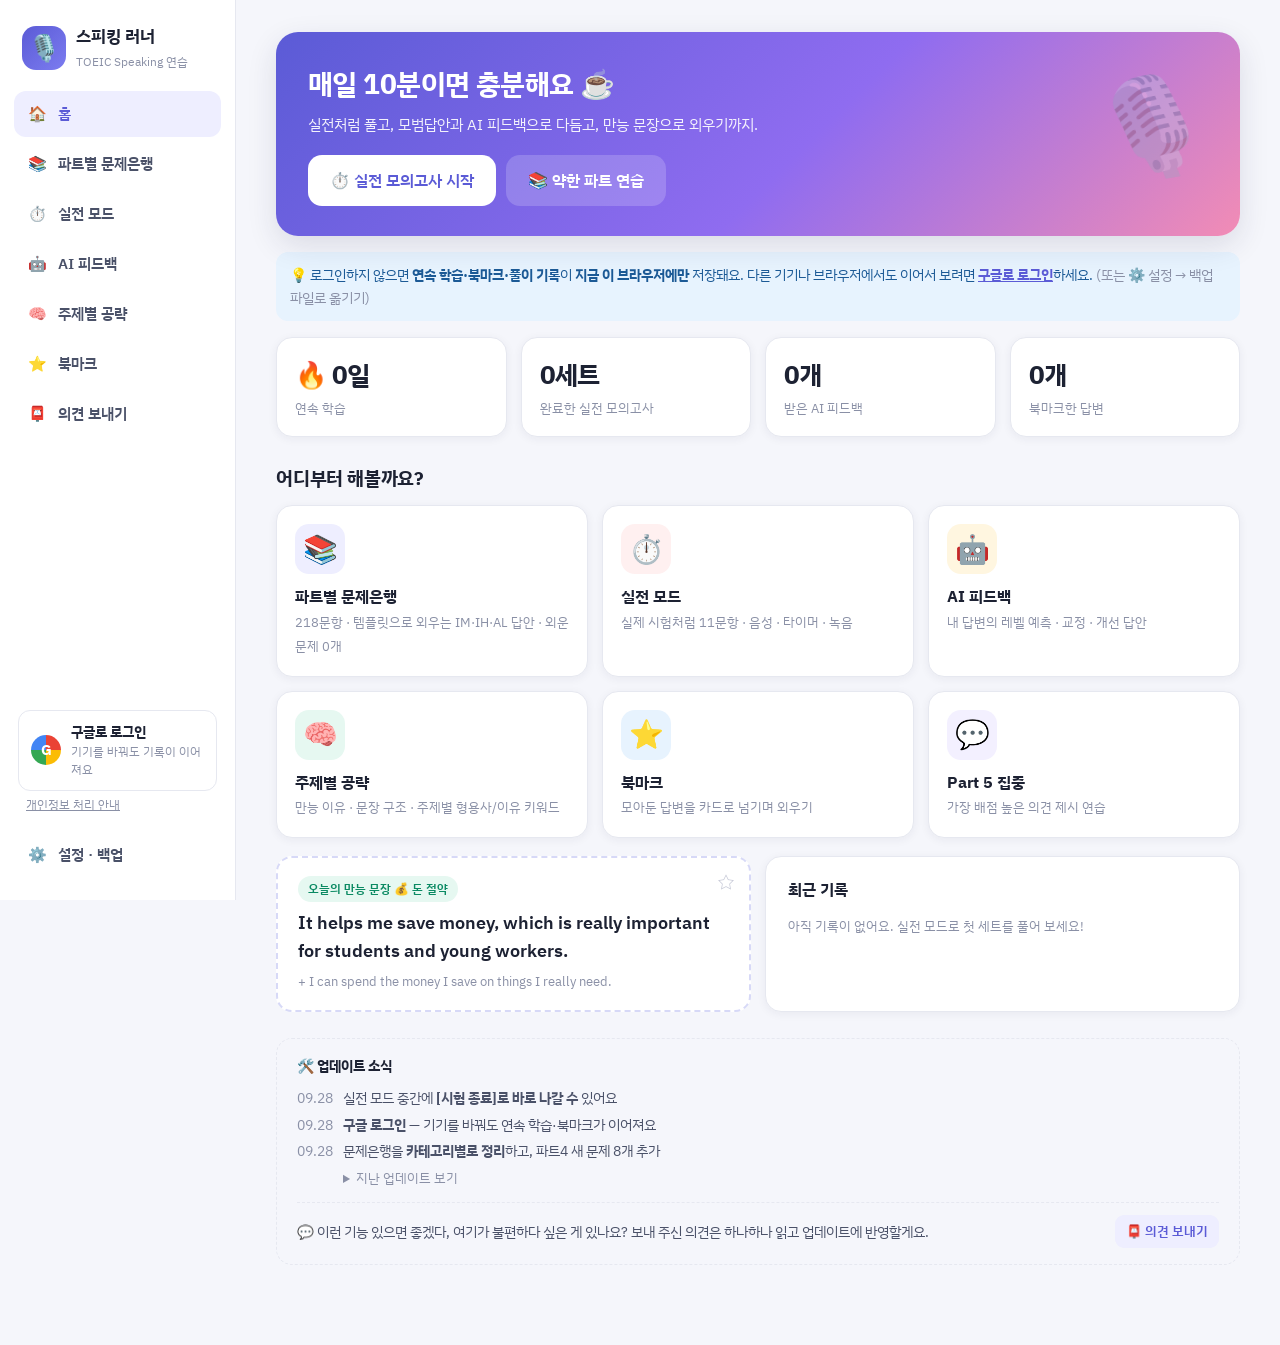
==== 스피킹 러너.html @ 117603fc "실전 모드 [시험 종료] 확인 후 바로 나가기, 설정의 API 키를 고급 설정으로 접기 Co-Authored-By: Claude Opus 5.5 <noreply@anthropic." ====
<!DOCTYPE html>
<html lang="ko">
<head>
  <meta charset="UTF-8">
  <meta name="viewport" content="width=device-width, initial-scale=1.0">
  <meta http-equiv="Cache-Control" content="no-cache">
  <title>스피킹 러너 · 무료 토익스피킹(토스) 연습 · 모범답안 · 실전 모의고사</title>
  <!-- 검색엔진(구글·네이버) -->
  <meta name="description" content="무료 토익스피킹(토스) 연습 사이트. 실제 시험 화면과 같은 실전 모의고사, 파트별 문제은행과 IM·IH·AL 모범답안, 만능 문장, AI 피드백까지. 가입 없이 바로 시작하세요.">
  <meta name="keywords" content="스피킹 러너, 토스 연습, 토익스피킹 연습, 토스 모범답안, 토익스피킹 모범답안, 토스 만능 답변, 토익스피킹 만능 문장, 토스 모의고사, 토익스피킹 모의고사">
  <meta name="robots" content="index, follow">
  <meta name="google-site-verification" content="pQwYVoPoT9oxBN-feRYFg4t_xcYgm1i5ByrRf6qwfuY">
  <link rel="canonical" href="https://rondangmu.github.io/speaking-runner/">
  <!-- 링크 공유 미리보기 (카톡·블로그·페이스북 = og, 트위터 = twitter) -->
  <meta property="og:type" content="website">
  <meta property="og:site_name" content="스피킹 러너">
  <meta property="og:title" content="스피킹 러너 · 무료 토익스피킹(토스) 연습">
  <meta property="og:description" content="실제 시험 화면과 같은 실전 모의고사, 파트별 모범답안, 만능 문장, AI 피드백까지. 가입 없이 바로 시작하세요.">
  <meta property="og:url" content="https://rondangmu.github.io/speaking-runner/">
  <meta property="og:image" content="https://rondangmu.github.io/speaking-runner/img/og-image.png">
  <meta property="og:image:width" content="1200">
  <meta property="og:image:height" content="630">
  <meta property="og:locale" content="ko_KR">
  <meta name="twitter:card" content="summary_large_image">
  <meta name="twitter:title" content="스피킹 러너 · 무료 토익스피킹(토스) 연습">
  <meta name="twitter:description" content="실전 모의고사 · 파트별 모범답안 · 만능 문장 · AI 피드백. 가입 없이 바로 시작!">
  <meta name="twitter:image" content="https://rondangmu.github.io/speaking-runner/img/og-image.png">
  <script type="application/ld+json">
  {"@context":"https://schema.org","@type":"WebApplication","name":"스피킹 러너","alternateName":"Speaking Runner","url":"https://rondangmu.github.io/speaking-runner/","applicationCategory":"EducationalApplication","operatingSystem":"Web","inLanguage":"ko","description":"무료 토익스피킹(토스) 연습 사이트. 실전 모의고사, 파트별 문제은행과 IM·IH·AL 모범답안, 만능 문장, AI 피드백.","offers":{"@type":"Offer","price":"0","priceCurrency":"KRW"}}
  </script>
  <link rel="stylesheet" href="https://fonts.googleapis.com/css2?family=IBM+Plex+Sans+KR:wght@400;500;600;700&display=swap">
  <link rel="stylesheet" href="css/style.css?v=202609281035">
</head>
<body>
  <div class="app">
    <header class="m-top">
      <button class="menu-btn" id="menuBtn" aria-label="메뉴 열기" aria-expanded="false">☰</button>
      <a class="brand" href="#home"><span class="brand-logo">🎙️</span><span><b>스피킹 러너</b></span></a>
    </header>
    <div class="scrim" id="scrim"></div>
    <aside class="sidebar" id="sidebar">
      <a class="brand" href="#home">
        <span class="brand-logo">🎙️</span>
        <span><b>스피킹 러너</b><small>TOEIC Speaking 연습</small></span>
      </a>
      <nav class="nav">
        <a href="#home" data-nav="home"><span>🏠</span>홈</a>
        <a href="#bank" data-nav="bank"><span>📚</span>파트별 문제은행</a>
        <a href="#mock" data-nav="mock"><span>⏱️</span>실전 모드</a>
        <a href="#feedback" data-nav="feedback"><span>🤖</span>AI 피드백</a>
        <a href="#topics" data-nav="topics"><span>🧠</span>주제별 공략</a>
        <a href="#bookmarks" data-nav="bookmarks"><span>⭐</span>북마크 <em id="bmCount" class="nav-badge"></em></a>
        <a href="#opinion" data-nav="opinion"><span>📮</span>의견 보내기</a>
      </nav>
      <div class="acct" id="acct"></div>
      <button class="nav-settings" id="openSettings"><span>⚙️</span>설정 · 백업</button>
    </aside>
    <main class="main" id="view">
      <!-- 자바스크립트를 읽지 못하는 검색 로봇용 소개 (사이트가 뜨면 바로 실제 화면으로 바뀜) -->
      <h1>스피킹 러너 · 무료 토익스피킹(토스) 연습</h1>
      <p>스피킹 러너는 토익스피킹(토스)을 혼자 준비하는 사람을 위한 무료 연습 사이트예요. 가입 없이 바로 시작할 수 있어요.</p>
      <ul>
        <li><b>실전 모의고사</b> — 실제 토스 시험 화면과 같은 순서·시간으로 11문항을 풀고 녹음해요.</li>
        <li><b>파트별 문제은행</b> — Part 1~5 문제와 IM·IH·AL 수준별 토스 모범답안을 제공해요.</li>
        <li><b>주제별 공략</b> — 어떤 질문에도 쓸 수 있는 토스 만능 답변·만능 문장을 외워요.</li>
        <li><b>AI 피드백</b> — 내 답변을 AI에게 첨삭받아 등급과 고칠 점을 확인해요.</li>
        <li><b>북마크</b> — 외우고 싶은 답변을 모아 카드로 복습해요.</li>
      </ul>
    </main>
  </div>

  <!-- 실전 모드 CBT 화면 -->
  <div id="cbt" class="cbt hidden" aria-live="polite"></div>

  <!-- 모달 -->
  <div id="modal" class="modal hidden"><div class="modal-box" id="modalBox"></div></div>
  <div id="toast" class="toast"></div>

  <script src="js/data-bank.js?v=202609281035"></script>
  <script src="js/data-p1.js?v=202609281035"></script>
  <script src="js/data-p2.js?v=202609281035"></script>
  <script src="js/data-p3.js?v=202609281035"></script>
  <script src="js/data-p4.js?v=202609281035"></script>
  <script src="js/data-p5.js?v=202609281035"></script>
  <script src="js/data-topics.js?v=202609281035"></script>
  <script src="js/data-kits.js?v=202609281035"></script>
  <script src="js/app.js?v=202609281035"></script>
</body>
</html>
---- css/style.css ----
/* ============ 기본 ============ */
:root {
  --bg: #f5f6fb;
  --card: #ffffff;
  --ink: #1d2233;
  --ink-2: #4a5168;
  --muted: #8a90a6;
  --line: #e6e8f0;
  --primary: #5b5bd6;
  --primary-2: #7c7cf0;
  --primary-soft: #eeeeff;
  --mint: #12b886;
  --mint-soft: #e6f8f1;
  --coral: #ff6b6b;
  --coral-soft: #fff0f0;
  --amber: #f59f00;
  --amber-soft: #fff6e0;
  --sky: #228be6;
  --sky-soft: #e7f3fe;
  --radius: 16px;
  --shadow: 0 2px 10px rgba(30, 35, 70, .06);
  --shadow-lg: 0 10px 30px rgba(30, 35, 70, .12);
}
* { box-sizing: border-box; }
html, body { margin: 0; }
body {
  font-family: 'IBM Plex Sans KR', 'Pretendard', 'Malgun Gothic', 'Apple SD Gothic Neo', -apple-system, 'Segoe UI', sans-serif;
  background: var(--bg); color: var(--ink); font-size: 15px; line-height: 1.6;
  -webkit-font-smoothing: antialiased;
}
button, input, select, textarea { font: inherit; color: inherit; }
a { color: var(--primary); }
.hidden { display: none !important; }

/* ============ 레이아웃 ============ */
.app { display: flex; min-height: 100vh; }
.sidebar {
  width: 236px; flex-shrink: 0; background: var(--card); border-right: 1px solid var(--line);
  padding: 22px 14px; display: flex; flex-direction: column; gap: 18px;
  position: sticky; top: 0; height: 100vh;
}
.brand { display: flex; align-items: center; gap: 10px; text-decoration: none; color: var(--ink); padding: 0 8px; }
.brand-logo { font-size: 26px; width: 44px; height: 44px; display: grid; place-items: center; background: linear-gradient(135deg, var(--primary), var(--primary-2)); border-radius: 14px; }
.brand b { display: block; font-size: 17px; }
.brand small { color: var(--muted); font-size: 12px; }
.nav { display: flex; flex-direction: column; gap: 4px; }
.nav a, .nav-settings {
  display: flex; align-items: center; gap: 10px; padding: 11px 12px; border-radius: 12px;
  text-decoration: none; color: var(--ink-2); font-weight: 600; border: 0; background: none; cursor: pointer; text-align: left;
}
.nav a span, .nav-settings span { width: 22px; text-align: center; }
.nav a:hover, .nav-settings:hover { background: var(--bg); }
.nav a.active { background: var(--primary-soft); color: var(--primary); }
.nav-badge { margin-left: auto; font-style: normal; font-size: 12px; background: var(--amber); color: #fff; border-radius: 99px; padding: 0 8px; }
.nav-badge:empty { display: none; }
.nav-settings { margin-top: 0; }
/* 구글 로그인 · 계정 */
.acct { margin-top: auto; padding: 0 4px; }
.acct-login { width: 100%; display: flex; align-items: center; gap: 10px; padding: 10px 12px; border: 1px solid var(--line); border-radius: 12px; background: var(--card); cursor: pointer; text-align: left; }
.acct-login:hover { background: var(--bg); }
.acct-login:disabled { opacity: .6; cursor: wait; }
.acct-login b, .acct-user b { display: block; font-size: 14px; }
.acct-login small, .acct-user small { display: block; font-size: 11.5px; color: var(--muted); }
.acct .g { width: 30px; height: 30px; flex-shrink: 0; border-radius: 50%; display: grid; place-items: center; font-weight: 700; color: #fff; background: conic-gradient(#ea4335 0 25%, #fbbc05 0 50%, #34a853 0 75%, #4285f4 0); }
.acct-user { display: flex; align-items: center; gap: 10px; padding: 6px 8px; }
.acct-user img { width: 32px; height: 32px; border-radius: 50%; flex-shrink: 0; }
.acct-user b { overflow: hidden; text-overflow: ellipsis; white-space: nowrap; max-width: 160px; }
.acct-links, .acct-privacy { display: block; font-size: 12px; color: var(--muted); padding: 4px 8px 0; }
.acct-links button { border: 0; background: none; color: var(--muted); cursor: pointer; padding: 0; font-size: 12px; text-decoration: underline; }
.acct-privacy { text-decoration: underline; color: var(--muted); }
/* 홈 맨 아래 업데이트 소식 (작고 조용하게) */
.updates { margin-top: 26px; padding: 16px 20px; border: 1px dashed var(--line); border-radius: var(--radius); font-size: 13.5px; color: var(--ink-2); }
.updates h3 { font-size: 14px; margin: 0 0 8px; color: var(--ink); }
.updates ul { list-style: none; margin: 0; padding: 0; }
.updates li { display: flex; gap: 8px; align-items: baseline; padding: 3px 0; line-height: 1.5; }
.up-date { flex-shrink: 0; width: 38px; color: var(--muted); font-variant-numeric: tabular-nums; }
.up-new { flex-shrink: 0; font-size: 10px; font-weight: 700; color: #fff; background: var(--coral, #ff6b6b); border-radius: 4px; padding: 1px 5px; letter-spacing: .03em; }
.updates details summary { cursor: pointer; color: var(--muted); font-size: 12.5px; margin: 4px 0 2px 46px; }
.up-cta { display: flex; align-items: center; gap: 10px; flex-wrap: wrap; margin-top: 12px; padding-top: 12px; border-top: 1px dashed var(--line); }
.up-cta span { flex: 1; min-width: 220px; }
details.adv { margin: 4px 0 6px; padding: 8px 12px; border: 1px dashed var(--line); border-radius: 10px; }
details.adv > summary { cursor: pointer; font-size: 13px; color: var(--muted); font-weight: 600; }
.local-notice { margin: 16px 0 0; line-height: 1.6; }
.link-btn { border: 0; background: none; padding: 0; font: inherit; font-weight: 700; color: var(--primary); text-decoration: underline; cursor: pointer; }
.privacy h3 { margin: 18px 0 6px; } .privacy h3:first-child { margin-top: 0; }
.privacy ul { margin: 0; padding-left: 20px; line-height: 1.7; color: var(--ink-2); }
.main { flex: 1; min-width: 0; padding: 32px 40px 80px; max-width: 1160px; }

/* ============ 공통 컴포넌트 ============ */
.page-head { margin-bottom: 22px; }
.page-head h1 { font-size: 26px; margin: 0 0 4px; letter-spacing: -0.02em; }
.page-head p { margin: 0; color: var(--ink-2); }
.card { background: var(--card); border: 1px solid var(--line); border-radius: var(--radius); padding: 20px 22px; box-shadow: var(--shadow); }
.card + .card { margin-top: 14px; }
.grid { display: grid; gap: 14px; }
.grid-2 { grid-template-columns: repeat(2, minmax(0, 1fr)); }
.grid-3 { grid-template-columns: repeat(3, minmax(0, 1fr)); }
.grid-4 { grid-template-columns: repeat(4, minmax(0, 1fr)); }
.row { display: flex; align-items: center; gap: 10px; flex-wrap: wrap; }
.spacer { flex: 1; }
.muted { color: var(--muted); }
.small { font-size: 13px; }
h2 { font-size: 19px; margin: 0 0 12px; letter-spacing: -0.01em; }
h3 { font-size: 16px; margin: 0 0 8px; }

.btn {
  display: inline-flex; align-items: center; gap: 6px; padding: 9px 16px; border-radius: 11px; border: 1px solid var(--line);
  background: #fff; cursor: pointer; font-weight: 600; font-size: 14px; text-decoration: none; color: var(--ink); transition: .15s;
  white-space: nowrap; flex-shrink: 0;
}
.btn:hover { border-color: #c9ccdb; transform: translateY(-1px); }
.btn:disabled { opacity: .5; cursor: not-allowed; transform: none; }
.btn-primary { background: var(--primary); border-color: var(--primary); color: #fff; }
.btn-primary:hover { background: #4b4bc4; border-color: #4b4bc4; }
.btn-mint { background: var(--mint); border-color: var(--mint); color: #fff; }
.btn-soft { background: var(--primary-soft); border-color: transparent; color: var(--primary); }
.btn-ghost { background: transparent; border-color: transparent; color: var(--ink-2); }
.btn-danger { color: var(--coral); }
.btn-lg { padding: 13px 22px; font-size: 16px; border-radius: 14px; }
.btn-sm { padding: 5px 10px; font-size: 13px; border-radius: 9px; }

.chip { display: inline-flex; align-items: center; gap: 4px; padding: 3px 10px; border-radius: 99px; font-size: 12px; font-weight: 600; background: var(--bg); color: var(--ink-2); }
.chip-primary { background: var(--primary-soft); color: var(--primary); }
.chip-mint { background: var(--mint-soft); color: #0b8a63; }
.chip-coral { background: var(--coral-soft); color: #e03131; }
.chip-amber { background: var(--amber-soft); color: #c77700; }
.chip-sky { background: var(--sky-soft); color: #1971c2; }

.tabs { display: flex; gap: 6px; flex-wrap: wrap; margin-bottom: 16px; }
.tab { padding: 9px 16px; border-radius: 12px; border: 1px solid var(--line); background: #fff; cursor: pointer; font-weight: 600; color: var(--ink-2); }
.tab.active { background: var(--ink); color: #fff; border-color: var(--ink); }
.tab small { font-weight: 500; opacity: .7; margin-left: 4px; }

.input, .textarea, .select {
  width: 100%; padding: 10px 12px; border: 1px solid var(--line); border-radius: 11px; background: #fff; outline: none;
}
.input:focus, .textarea:focus, .select:focus { border-color: var(--primary); box-shadow: 0 0 0 3px var(--primary-soft); }
.textarea { resize: vertical; min-height: 90px; line-height: 1.6; }
label.field { display: block; margin-bottom: 12px; }
label.field > span { display: block; font-weight: 600; font-size: 13px; margin-bottom: 5px; color: var(--ink-2); }

.notice { padding: 12px 14px; border-radius: 12px; background: var(--amber-soft); color: #8a5a00; font-size: 14px; }
.notice.info { background: var(--sky-soft); color: #1c5a96; }
.notice.ok { background: var(--mint-soft); color: #0b6e50; }

/* ============ 홈 ============ */
.hero {
  background: linear-gradient(135deg, #5b5bd6 0%, #8f6cf0 55%, #f28cb5 100%); color: #fff; border-radius: 22px; padding: 30px 32px;
  position: relative; overflow: hidden; box-shadow: var(--shadow-lg);
}
.hero h1 { margin: 0 0 6px; font-size: 28px; letter-spacing: -0.02em; }
.hero p { margin: 0 0 18px; opacity: .92; }
.hero .btn { border: 0; }
.hero .btn-white { background: #fff; color: var(--primary); }
.hero .btn-glass { background: rgba(255,255,255,.18); color: #fff; }
.hero-emoji { position: absolute; right: 28px; top: 16px; font-size: 96px; opacity: .25; transform: rotate(-10deg); }
.stat { background: var(--card); border: 1px solid var(--line); border-radius: var(--radius); padding: 16px 18px; box-shadow: var(--shadow); }
.stat b { display: block; font-size: 26px; letter-spacing: -0.02em; }
.stat span { color: var(--muted); font-size: 13px; }
.go-card { display: block; text-decoration: none; color: var(--ink); background: var(--card); border: 1px solid var(--line); border-radius: var(--radius); padding: 18px; box-shadow: var(--shadow); transition: .15s; }
.go-card:hover { transform: translateY(-3px); box-shadow: var(--shadow-lg); }
.go-card .ico { font-size: 28px; width: 50px; height: 50px; border-radius: 14px; display: grid; place-items: center; margin-bottom: 10px; }
.go-card b { display: block; font-size: 16px; }
.go-card span { color: var(--muted); font-size: 13px; }
.daily { background: var(--card); border: 2px dashed #d7d9f7; border-radius: var(--radius); padding: 18px 20px; }
.daily .en { font-size: 18px; font-weight: 600; margin: 6px 0; }

/* ============ 문제은행 ============ */
.part-info { background: linear-gradient(180deg, #fff, #fafaff); }
.part-info .meta { display: flex; gap: 8px; flex-wrap: wrap; margin: 6px 0 12px; }
.tip-list { margin: 0; padding-left: 18px; color: var(--ink-2); }
.tip-list li { margin: 3px 0; }
.template { background: var(--bg); border-radius: 12px; padding: 10px 14px; font-family: 'Consolas', monospace; font-size: 13.5px; color: var(--ink-2); }
.template div { padding: 2px 0; }
.qcard { background: var(--card); border: 1px solid var(--line); border-radius: var(--radius); padding: 20px 22px; box-shadow: var(--shadow); margin-bottom: 14px; }
.qcard-head { display: flex; align-items: center; gap: 8px; margin-bottom: 12px; flex-wrap: wrap; }
.qcard-actions { display: flex; gap: 8px; flex-wrap: wrap; margin-top: 14px; }
.readtext { font-size: 16.5px; line-height: 1.85; background: #fbfbfe; border: 1px solid var(--line); border-radius: 12px; padding: 14px 16px; }
.qimg { width: 100%; max-width: 560px; border-radius: 12px; display: block; border: 1px solid var(--line); background: #eee; aspect-ratio: 3/2; object-fit: cover; }
.qimg-fallback { max-width: 560px; border-radius: 12px; padding: 14px; background: var(--bg); color: var(--ink-2); font-size: 14px; }
.kw { display: flex; gap: 6px; flex-wrap: wrap; margin-top: 10px; }
.intro { color: var(--ink-2); font-style: italic; background: var(--bg); padding: 10px 14px; border-radius: 12px; margin-bottom: 10px; }
.sq { display: flex; gap: 10px; padding: 8px 0; border-top: 1px dashed var(--line); }
.sq:first-of-type { border-top: 0; }
.sq-num { flex-shrink: 0; width: 34px; height: 26px; border-radius: 8px; background: var(--primary-soft); color: var(--primary); font-weight: 700; font-size: 13px; display: grid; place-items: center; }
.info-table { width: 100%; border-collapse: collapse; font-size: 14px; margin-top: 6px; }
.info-table th, .info-table td { border: 1px solid var(--line); padding: 7px 10px; text-align: left; vertical-align: top; }
.info-table th { background: var(--bg); font-weight: 700; }
.info-title { text-align: center; font-weight: 800; font-size: 16px; }
.info-sub { text-align: center; color: var(--ink-2); font-size: 13.5px; white-space: pre-line; margin-bottom: 6px; }
.q5 { font-size: 16px; white-space: pre-line; background: #fbfbfe; border: 1px solid var(--line); border-radius: 12px; padding: 14px 16px; }

.answers { margin-top: 14px; border-top: 1px solid var(--line); padding-top: 14px; }
.answers h4 { margin: 12px 0 6px; font-size: 14px; color: var(--ink-2); }
.lvl-tabs { display: inline-flex; background: var(--bg); padding: 4px; border-radius: 11px; gap: 2px; margin-bottom: 8px; }
.lvl-btn { border: 0; background: transparent; padding: 5px 14px; border-radius: 8px; font-weight: 700; cursor: pointer; color: var(--ink-2); font-size: 13px; }
.lvl-btn.active { background: #fff; box-shadow: var(--shadow); color: var(--primary); }
.lvl-btn[data-lvl="IM"].active { color: var(--mint); }
.lvl-btn[data-lvl="AL"].active { color: var(--coral); }
.ans { position: relative; background: #fbfbfe; border: 1px solid var(--line); border-left: 4px solid var(--primary); border-radius: 12px; padding: 12px 44px 12px 14px; line-height: 1.75; white-space: pre-line; }
.ans.lv-IM { border-left-color: var(--mint); }
.ans.lv-AL { border-left-color: var(--coral); }
.ans.my { border-left-color: var(--sky); }
.ans.ai { border-left-color: var(--amber); }
.ans + .ans { margin-top: 8px; }
.guide { font-size: 16px; line-height: 2; }
.guide b { color: var(--primary); }

/* 북마크 버튼 */
.bm { position: absolute; top: 8px; right: 8px; width: 30px; height: 30px; border: 0; border-radius: 8px; background: transparent; cursor: pointer; font-size: 18px; color: #c5c8d6; line-height: 1; }
.bm:hover { background: var(--amber-soft); color: var(--amber); }
.bm.on { color: var(--amber); }
.bm-inline { position: static; width: auto; height: auto; padding: 2px 6px; }

/* ============ 실전 모드 준비 ============ */
.mock-hero { display: grid; grid-template-columns: 1.4fr 1fr; gap: 16px; }
.flow { display: flex; gap: 8px; flex-wrap: wrap; }
.flow .step { flex: 1; min-width: 120px; background: var(--bg); border-radius: 12px; padding: 10px 12px; font-size: 13px; }
.flow .step b { display: block; font-size: 14px; }
.opt { display: flex; gap: 12px; align-items: flex-start; padding: 14px; border: 2px solid var(--line); border-radius: 14px; cursor: pointer; margin-bottom: 10px; }
.opt:has(input:checked) { border-color: var(--primary); background: var(--primary-soft); }
.opt input { margin-top: 4px; width: 18px; height: 18px; accent-color: var(--primary); }
.opt b { display: block; }
.opt span { color: var(--ink-2); font-size: 13.5px; }
/* 의견 보내기 */
.opinion-form { max-width: 760px; }
.opinion-types { display: grid; grid-template-columns: repeat(3, minmax(0, 1fr)); gap: 10px; }
.opinion-types .opt { margin-bottom: 0; }
.opinion-thanks { max-width: 560px; margin: 40px auto; text-align: center; padding: 40px 24px; }
.opinion-thanks h1 { font-size: 24px; margin: 10px 0 8px; }
.opinion-thanks p { color: var(--ink-2); line-height: 1.7; margin: 0; }
@media (max-width: 760px) { .opinion-types { grid-template-columns: 1fr; } }

/* ============ AI 피드백 ============ */
.fb-layout { display: grid; grid-template-columns: 260px minmax(0, 1fr); gap: 18px; align-items: start; }
.history { position: sticky; top: 20px; }
.history-item { display: block; width: 100%; text-align: left; padding: 10px 12px; border-radius: 11px; border: 1px solid transparent; background: none; cursor: pointer; }
.history-item:hover { background: var(--bg); }
.history-item.active { background: var(--primary-soft); border-color: #d7d7fb; }
.history-item b { display: block; font-size: 14px; }
.history-item span { font-size: 12px; color: var(--muted); }
.meter { height: 6px; background: var(--bg); border-radius: 99px; margin: 10px 0 12px; overflow: hidden; }
.meter i { display: block; height: 100%; background: linear-gradient(90deg, var(--mint), var(--amber), var(--coral)); border-radius: 99px; }
.fb-opts { display: grid; grid-template-columns: repeat(3, minmax(0, 1fr)); gap: 8px; margin-top: 12px; }
.fb-opt { display: flex; gap: 8px; align-items: flex-start; padding: 10px; border: 1px solid var(--line); border-radius: 12px; cursor: pointer; }
.fb-opt:has(input:checked) { border-color: var(--primary); background: var(--primary-soft); }
.fb-opt input { margin-top: 3px; accent-color: var(--primary); }
.fb-opt b { display: block; font-size: 14px; }
.fb-opt small { color: var(--ink-2); font-size: 12px; line-height: 1.4; display: block; }
.fb-text { white-space: pre-wrap; line-height: 1.75; font-size: 14.5px; }
.fb-q { background: var(--card); border: 1px solid var(--line); border-radius: var(--radius); padding: 18px 20px; box-shadow: var(--shadow); margin-bottom: 14px; }
.fb-q details summary { cursor: pointer; color: var(--primary); font-weight: 600; font-size: 13.5px; margin: 8px 0; }
.fb-result { margin-top: 14px; border-radius: 14px; border: 1px solid #f3dca6; background: #fffdf6; padding: 16px; }
.fb-level { display: flex; align-items: center; gap: 12px; flex-wrap: wrap; margin-bottom: 10px; }
.fb-level .lv { font-size: 22px; font-weight: 800; color: var(--primary); }
.corr { width: 100%; border-collapse: collapse; font-size: 14px; margin: 6px 0 10px; }
.corr td, .corr th { border-bottom: 1px solid #f0e6cc; padding: 8px 6px; vertical-align: top; text-align: left; }
.corr th { font-size: 12.5px; color: var(--muted); }
.corr .from { color: #c92a2a; text-decoration: line-through; text-decoration-color: rgba(201,42,42,.4); }
.corr .to { color: #087f5b; font-weight: 600; }
.spinner { display: inline-block; width: 16px; height: 16px; border: 2px solid rgba(0,0,0,.15); border-top-color: var(--primary); border-radius: 50%; animation: spin .8s linear infinite; vertical-align: -3px; }
@keyframes spin { to { transform: rotate(360deg); } }
audio { width: 100%; max-width: 420px; height: 38px; }

/* ============ 주제별 공략 ============ */
.uni-grid { display: grid; grid-template-columns: repeat(4, minmax(0, 1fr)); gap: 10px; }
.uni { position: relative; background: var(--card); border: 1px solid var(--line); border-radius: 14px; padding: 14px 40px 14px 14px; box-shadow: var(--shadow); cursor: pointer; }
.uni .e { font-size: 22px; }
.uni b { display: block; margin: 2px 0 4px; }
.uni .en { font-size: 13.5px; color: var(--ink-2); }
.topic { background: var(--card); border: 1px solid var(--line); border-radius: var(--radius); box-shadow: var(--shadow); margin-bottom: 14px; overflow: hidden; }
.topic-head { display: flex; align-items: center; gap: 12px; padding: 16px 20px; cursor: pointer; }
.topic-head .e { font-size: 28px; }
.topic-head b { font-size: 17px; }
.topic-body { padding: 0 20px 20px; }
.topic.collapsed .topic-body { display: none; }
.core { background: linear-gradient(135deg, var(--primary-soft), #f6efff); border-radius: 14px; padding: 14px 44px 14px 16px; position: relative; margin-bottom: 12px; }
.core .en { font-size: 17px; font-weight: 700; color: #3b3bb3; }
.src { position: relative; display: grid; grid-template-columns: 80px minmax(0,1fr); gap: 10px; padding: 10px 40px 10px 0; border-bottom: 1px dashed var(--line); }
.src .lbl { font-size: 12.5px; font-weight: 700; color: var(--primary); padding-top: 2px; }
.src .ko { color: var(--ink-2); font-size: 14px; }
.src .en { font-weight: 600; }
.flip .en { filter: blur(6px); cursor: pointer; user-select: none; transition: .2s; }
.flip .en.show { filter: none; }
.exp-list { display: flex; flex-wrap: wrap; gap: 8px; margin-top: 8px; }
.exp { position: relative; background: var(--bg); border-radius: 10px; padding: 6px 34px 6px 10px; font-size: 13.5px; }
.exp b { color: var(--ink); }
.exp .bm { top: 2px; right: 2px; width: 26px; height: 26px; font-size: 15px; }
.qexamples { margin: 0 0 10px; padding-left: 18px; color: var(--ink-2); font-size: 13.5px; }

/* ============ 북마크 ============ */
.bm-item { position: relative; background: var(--card); border: 1px solid var(--line); border-radius: 14px; padding: 14px 46px 14px 16px; box-shadow: var(--shadow); margin-bottom: 10px; }
.bm-item .t { font-size: 13px; color: var(--muted); margin-bottom: 4px; display: flex; gap: 6px; flex-wrap: wrap; align-items: center; }
.bm-item .c { white-space: pre-line; line-height: 1.7; }
.memo-mode .bm-item .c { filter: blur(7px); cursor: pointer; user-select: none; transition: .2s; }
.memo-mode .bm-item .c.show { filter: none; }
.empty { text-align: center; padding: 50px 20px; color: var(--muted); }
.empty .e { font-size: 44px; }

/* ============ 모달 · 토스트 ============ */
.modal { position: fixed; inset: 0; background: rgba(20, 22, 40, .45); display: grid; place-items: center; z-index: 50; padding: 20px; }
.modal-box { background: #fff; border-radius: 20px; width: min(640px, 100%); max-height: 88vh; overflow: auto; padding: 24px 26px; box-shadow: var(--shadow-lg); }
.modal-box h2 { display: flex; align-items: center; }
.toast { position: fixed; left: 50%; bottom: 28px; transform: translateX(-50%) translateY(20px); background: var(--ink); color: #fff; padding: 11px 18px; border-radius: 12px; opacity: 0; pointer-events: none; transition: .25s; z-index: 200; font-size: 14px; }
.toast.show { opacity: 1; transform: translateX(-50%) translateY(0); }

/* 확인창 (confirm 대체) */
.ask { position: fixed; inset: 0; background: rgba(20, 22, 40, .45); display: grid; place-items: center; z-index: 300; padding: 20px; }
.ask-box { background: #fff; border-radius: 18px; width: min(420px, 100%); padding: 22px 22px 18px; box-shadow: var(--shadow-lg); }
.ask-box p { margin: 0 0 18px; font-size: 15.5px; line-height: 1.6; }
.btn-danger-fill { background: var(--coral); border-color: var(--coral); color: #fff; }

/* ============ 고도화: 템플릿 강조 · 뼈대 ============ */
.tpl { background: linear-gradient(transparent 55%, #dcdcff 55%); color: #3b3bb3; font-weight: 700; border-radius: 2px; }
.ans.lv-IM .tpl { background: linear-gradient(transparent 55%, #c9f2e3 55%); color: #0b7a57; }
.ans.lv-AL .tpl { background: linear-gradient(transparent 55%, #ffd9d9 55%); color: #c92a2a; }
.skel { background: #fafbff; border: 1px dashed #cfd2f5; border-radius: 12px; padding: 10px 14px; margin: 6px 0 10px; }
.skel-title { font-size: 12.5px; font-weight: 700; color: var(--primary); margin-bottom: 6px; }
.skel-row { display: grid; grid-template-columns: 76px minmax(0, 1fr); gap: 10px; padding: 3px 0; font-size: 14px; }
.skel-row span { font-size: 12px; font-weight: 700; color: var(--ink-2); background: var(--bg); border-radius: 6px; text-align: center; padding: 2px 4px; height: fit-content; }

/* 문제은행 목록 */
.bank-bar { margin-top: 14px; padding: 14px 18px; }
.seg { display: inline-flex; background: var(--bg); padding: 3px; border-radius: 11px; gap: 2px; }
.seg button { border: 0; background: transparent; padding: 6px 12px; border-radius: 8px; font-weight: 600; font-size: 13px; cursor: pointer; color: var(--ink-2); white-space: nowrap; }
.seg button.active { background: #fff; color: var(--primary); box-shadow: var(--shadow); }
.qcard .qcard-head { cursor: pointer; margin-bottom: 0; flex-wrap: nowrap; }
.qcard:not(.collapsed) .qcard-head { margin-bottom: 14px; }
.qcard.collapsed { padding: 12px 18px; }
.qcard.collapsed .qcard-body { display: none; }
.qcard.collapsed:hover { border-color: #c9ccdb; }
.qnum { flex-shrink: 0; min-width: 30px; height: 26px; border-radius: 8px; background: var(--bg); color: var(--ink-2); font-weight: 700; font-size: 13px; display: grid; place-items: center; }
.qcard-head b { white-space: nowrap; }
/* 문제은행 카테고리 묶음 */
.cat-group { margin-bottom: 12px; border: 1px solid var(--line); border-radius: var(--radius); background: var(--card); box-shadow: var(--shadow); }
.cat-group > summary { list-style: none; display: flex; align-items: center; gap: 10px; padding: 16px 20px; cursor: pointer; font-weight: 700; font-size: 16px; }
.cat-group > summary::-webkit-details-marker { display: none; }
.cat-group > summary::before { content: '▸'; color: var(--muted); transition: transform .15s; }
.cat-group[open] > summary::before { transform: rotate(90deg); }
.cat-group > summary:hover { background: var(--bg); border-radius: var(--radius); }
.cat-count { font-size: 13px; font-weight: 600; color: var(--muted); white-space: nowrap; }
.cat-body { padding: 0 14px 4px; }
.cat-body .qcard { box-shadow: none; }
@media (max-width: 760px) { .cat-group > summary { padding: 14px; font-size: 15px; flex-wrap: wrap; } .cat-body { padding: 0 8px 2px; } }
.qprev { color: var(--muted); font-size: 13.5px; white-space: nowrap; overflow: hidden; text-overflow: ellipsis; min-width: 0; flex: 1; }
.qcard:not(.collapsed) .qprev { display: none; }
.st-btns { display: inline-flex; gap: 4px; flex-shrink: 0; }
.st-btn { border: 1px solid var(--line); background: #fff; width: 32px; height: 30px; border-radius: 8px; cursor: pointer; filter: grayscale(1); opacity: .5; }
.st-btn:hover { opacity: 1; }
.st-btn.on { filter: none; opacity: 1; }
.st-btn.on.hard { background: var(--coral-soft); border-color: #ffc9c9; }
.st-btn.on.done { background: var(--mint-soft); border-color: #b2f2d8; }
.qcard[data-st="done"] { border-left: 4px solid var(--mint); }
.qcard[data-st="hard"] { border-left: 4px solid var(--coral); }
.caret { color: var(--muted); transition: .2s; flex-shrink: 0; }
.qcard:not(.collapsed) .caret { transform: rotate(180deg); }
.qcard.flash { box-shadow: 0 0 0 3px var(--primary-2); }

/* AI 피드백 단계 */
.steps { display: flex; gap: 6px; flex-wrap: wrap; margin-top: 12px; }
.step-pill { display: flex; align-items: center; gap: 6px; padding: 6px 12px; border-radius: 99px; background: var(--bg); color: var(--muted); font-size: 13px; font-weight: 600; }
.step-pill b { color: inherit; }
.step-pill.on { background: var(--mint-soft); color: #0b7a57; }

/* 주제별 공략 키트 */
.ktabs { display: flex; gap: 4px; flex-wrap: wrap; border-bottom: 1px solid var(--line); margin-bottom: 12px; }
.ktab { border: 0; background: none; padding: 8px 12px; font-weight: 700; font-size: 14px; color: var(--muted); cursor: pointer; border-bottom: 2px solid transparent; margin-bottom: -1px; }
.ktab.active { color: var(--primary); border-bottom-color: var(--primary); }
.kit-st { position: relative; padding: 8px 40px 8px 0; border-bottom: 1px dashed var(--line); }
.kit-st b.en { color: #3b3bb3; }
.kit-ex { font-size: 13.5px; color: var(--ink-2); margin-top: 2px; }
.struct-lib { margin-top: 26px; }
.struct-lib summary { cursor: pointer; list-style: none; }
.struct-lib summary::-webkit-details-marker { display: none; }
.struct-grid { display: grid; grid-template-columns: repeat(2, minmax(0, 1fr)); gap: 12px; margin-top: 12px; }
.struct-card { background: var(--card); border: 1px solid var(--line); border-radius: 14px; padding: 14px 16px; box-shadow: var(--shadow); }
.struct-card h3 { font-size: 15px; }
.struct-card .kit-st:last-child { border-bottom: 0; }

/* 북마크 · 카드 */
.done-btn { margin-left: auto; border: 1px solid var(--line); background: #fff; border-radius: 8px; padding: 2px 10px; font-size: 12.5px; font-weight: 600; cursor: pointer; color: var(--ink-2); }
.done-btn.on { background: var(--mint-soft); border-color: #b2f2d8; color: #0b7a57; }
.bm-item.is-done { opacity: .75; }
.fc-card { background: linear-gradient(160deg, #fff, #f6f5ff); border: 1px solid #dcdcff; border-radius: 18px; padding: 26px 26px 20px; min-height: 240px; cursor: pointer; box-shadow: var(--shadow); }
.fc-title { font-size: 18px; font-weight: 800; }
.fc-content { margin-top: 16px; font-size: 17px; line-height: 1.8; white-space: pre-line; transition: .2s; }
.fc-content.blurred { filter: blur(8px); user-select: none; }
.fc-hint { text-align: center; color: var(--muted); font-size: 13px; margin-top: 10px; }

/* ============ CBT (실제 시험 스타일) ============ */
/* 실제 시험 화면 참고: 남색→자주 그라데이션 상단 바, 연한 노란 본문, 하단 안내 스크립트 띠, 가운데 팝업 */
.cbt { position: fixed; inset: 0; z-index: 100; background: #fbf6d9; display: flex; flex-direction: column; font-family: Arial, 'Pretendard', 'Malgun Gothic', sans-serif; color: #1b1b1b; }
.cbt-top { height: 56px; flex-shrink: 0; background: linear-gradient(90deg, #2e4a86 0%, #4a3f78 55%, #86303f 100%); color: #fff; display: flex; align-items: center; padding: 0 18px; gap: 14px; }
.cbt-logo { line-height: 1.05; font-weight: 700; font-size: 13px; letter-spacing: .03em; }
.cbt-logo b { display: inline-block; margin-top: 2px; font-size: 12px; font-style: italic; border: 1.5px solid #fff; border-radius: 50%; padding: 1px 6px; }
.cbt-top .title { font-weight: 700; font-size: 16px; letter-spacing: .02em; }
.cbt-top .qn { margin-left: auto; font-weight: 700; font-size: 15px; letter-spacing: .02em; }
.cbt-top .rec { display: none; align-items: center; gap: 6px; font-size: 12px; background: rgba(255,255,255,.14); padding: 4px 9px; border-radius: 4px; }
.cbt-top .rec.on { display: flex; }
.cbt-top .rec i { width: 9px; height: 9px; background: #ff4d4f; border-radius: 50%; animation: blink 1s infinite; }
.cbt-vol { position: relative; background: #1f2f5c; color: #fff; border: 1px solid #9fb0dc; border-radius: 12px; font-size: 11px; font-weight: 700; letter-spacing: .06em; padding: 4px 12px; cursor: pointer; }
.cbt-volbox { position: absolute; top: 60px; right: 14px; z-index: 3; background: #fff; border: 1px solid #86303f; padding: 10px 14px; box-shadow: 0 4px 14px rgba(0,0,0,.2); display: flex; align-items: center; gap: 8px; font-size: 13px; color: #333; }
@keyframes blink { 50% { opacity: .25; } }
.cbt-body { flex: 1; overflow: auto; display: flex; justify-content: center; padding: 28px 20px; }
.cbt-panel { width: min(980px, 100%); padding: 10px 24px; display: flex; flex-direction: column; min-height: 100%; }
.cbt-dir-title { font-size: 22px; font-weight: 700; margin-bottom: 14px; color: #1f2f5c; text-align: center; }
.cbt-intro-table { border-collapse: collapse; margin: 16px auto; background: #fff; font-size: 15px; }
.cbt-intro-table th { background: #3a4a7e; color: #fff; padding: 7px 14px; }
.cbt-intro-table td { border: 1px solid #b9b39a; padding: 6px 14px; text-align: center; }
.cbt-guide { flex-shrink: 0; background: #efe6c0; border-top: 1px solid #d8cb93; padding: 8px 20px; display: flex; gap: 14px; align-items: flex-start; font-size: 13.5px; color: #3b3521; min-height: 52px; }
.cbt-guide > b { white-space: nowrap; color: #6b5a1f; }
.cbt-guide ol { margin: 0; padding-left: 18px; line-height: 1.55; }
.cbt-pop { position: absolute; inset: 0; z-index: 4; display: grid; place-items: center; background: rgba(0,0,0,.08); }
.cbt-pop-box { width: min(380px, 86vw); background: #fff; border: 2px solid #86303f; box-shadow: 0 8px 30px rgba(0,0,0,.25); }
.cbt-pop-box .hd { background: linear-gradient(90deg, #2e4a86, #86303f); color: #fff; font-weight: 700; font-size: 13px; padding: 6px 12px; letter-spacing: .04em; }
.cbt-pop-box .bd { padding: 30px 16px; text-align: center; font-size: 26px; font-weight: 700; color: #86303f; }
.cbt-review { display: flex; flex-wrap: wrap; gap: 14px 18px; justify-content: center; margin: 20px auto; max-width: 620px; }
.cbt-que { position: relative; width: 84px; height: 48px; border-radius: 50%; border: 0; cursor: pointer; background: radial-gradient(ellipse at 35% 30%, #7d8fc6, #2e3f78 70%); color: #fff; font-weight: 700; font-size: 13px; line-height: 1.1; box-shadow: 0 2px 4px rgba(0,0,0,.3); }
.cbt-que small { display: block; font-size: 10px; font-weight: 400; opacity: .85; }
.cbt-que.done::before { content: '✔'; position: absolute; left: -6px; top: -6px; width: 20px; height: 20px; border-radius: 4px; background: #f2c14e; color: #7a3b00; font-size: 12px; display: grid; place-items: center; }
.cbt-que.playing { outline: 3px solid #f2c14e; }
.cbt-submit { display: block; margin: 18px auto 0; background: linear-gradient(180deg, #c2506a, #86303f); color: #fff; border: 0; font-size: 22px; font-weight: 700; letter-spacing: .06em; padding: 12px 46px; cursor: pointer; box-shadow: 0 3px 8px rgba(0,0,0,.25); }
.cbt-dir { font-size: 18px; line-height: 1.7; }
.cbt-text { font-size: 21px; line-height: 1.9; }
.cbt-q { font-size: 20px; line-height: 1.7; white-space: pre-line; }
.cbt-intro { font-size: 18px; line-height: 1.7; margin-bottom: 18px; color: #333; }
.cbt-img { display: block; margin: 0 auto; max-width: 100%; max-height: 52vh; border: 1px solid #ccc; }
.cbt-panel .info-table { font-size: 15.5px; }
.cbt-panel .info-table { background: #fff; }
.cbt-panel .info-table th { background: #eef1f5; }
.cbt-status { margin-top: auto; padding-top: 22px; display: flex; flex-direction: column; align-items: center; gap: 12px; }
.cbt-listen { font-size: 15px; color: #26344d; display: flex; align-items: center; gap: 8px; min-height: 22px; }
.cbt-listen .wave { display: inline-flex; gap: 3px; align-items: flex-end; height: 16px; }
.cbt-listen .wave i { width: 3px; background: #3d6fb6; animation: wave 1s infinite ease-in-out; }
.cbt-listen .wave i:nth-child(2) { animation-delay: .15s; } .cbt-listen .wave i:nth-child(3) { animation-delay: .3s; } .cbt-listen .wave i:nth-child(4) { animation-delay: .45s; }
@keyframes wave { 0%, 100% { height: 4px; } 50% { height: 16px; } }
.timer-box { border: 2px solid #1f2f5c; min-width: 260px; text-align: center; background: #fff; }
.timer-box .lbl { background: #1f2f5c; color: #fff; font-weight: 700; font-size: 14px; letter-spacing: .08em; padding: 6px 14px; }
.timer-box.resp .lbl { background: #86303f; }
.timer-box.resp { border-color: #86303f; }
.timer-box .time { font-size: 30px; font-weight: 700; padding: 6px 14px 4px; font-variant-numeric: tabular-nums; letter-spacing: .04em; }
.timer-box .bar { height: 5px; background: #e5e8ee; }
.timer-box .bar i { display: block; height: 100%; background: #3d6fb6; width: 100%; transition: width .1s linear; }
.timer-box.resp .bar i { background: #d9480f; }
.caption { width: min(760px, 100%); background: #fffbe6; border: 1px solid #f1d37a; padding: 12px 16px; font-size: 16px; line-height: 1.6; border-radius: 4px; }
.caption b { color: #8a5a00; font-size: 13px; display: block; margin-bottom: 2px; }
.cbt-bottom { flex-shrink: 0; min-height: 40px; background: #e4e1d6; border-top: 1px solid #cfc9b3; display: flex; flex-wrap: wrap; align-items: center; gap: 6px; padding: 5px 16px; }
.cbt-btn { padding: 5px 12px; border: 1px solid #8e99aa; background: linear-gradient(180deg, #fff, #e3e7ed); border-radius: 3px; cursor: pointer; font-weight: 700; font-size: 12.5px; color: #26344d; }
.cbt-btn:hover { background: #fff; }
.cbt-btn.primary { background: linear-gradient(180deg, #4b6ea8, #2f4b7c); color: #fff; border-color: #2f4b7c; }
.cbt-btn.on { background: #fff3bf; border-color: #e0b200; }

@media (max-width: 1000px) {
  .grid-4 { grid-template-columns: repeat(2, minmax(0, 1fr)); }
  .uni-grid { grid-template-columns: repeat(2, minmax(0, 1fr)); }
  .fb-layout, .mock-hero, .struct-grid { grid-template-columns: 1fr; }
  .fb-opts { grid-template-columns: repeat(2, minmax(0, 1fr)); }
  .qprev { display: none; }
  .history { position: static; }
}
/* 휴대폰 상단 바 + ☰ 메뉴 (넓은 화면에선 숨김) */
.m-top, .scrim { display: none; }
@media (max-width: 760px) {
  .app { flex-direction: column; }
  .m-top { display: flex; align-items: center; gap: 8px; position: sticky; top: 0; z-index: 40; background: var(--card); border-bottom: 1px solid var(--line); padding: 8px 12px; }
  .m-top .brand-logo { width: 34px; height: 34px; font-size: 20px; border-radius: 10px; }
  .m-top .brand b { font-size: 16px; }
  .menu-btn { width: 42px; height: 42px; border: 0; background: none; font-size: 24px; cursor: pointer; border-radius: 10px; color: var(--ink); }
  .menu-btn:hover { background: var(--bg); }
  .sidebar { position: fixed; top: 0; left: 0; z-index: 60; height: 100%; width: min(280px, 82vw); overflow-y: auto; transform: translateX(-105%); transition: transform .22s ease; box-shadow: 4px 0 24px rgba(0,0,0,.18); }
  .menu-open .sidebar { transform: none; }
  .scrim { position: fixed; inset: 0; z-index: 50; background: rgba(15,20,40,.4); }
  .menu-open .scrim { display: block; }
  .main { padding: 18px 16px 60px; }
  .grid-2, .grid-3 { grid-template-columns: 1fr; }
  /* 실전 화면 */
  .cbt-top { height: auto; min-height: 50px; padding: 6px 12px; gap: 10px; flex-wrap: wrap; }
  .cbt-top .title { display: none; }
  .cbt-body { padding: 16px 8px; }
  .cbt-panel { padding: 4px 8px; }
  .cbt-dir-title { font-size: 18px; }
  .cbt-dir, .cbt-intro { font-size: 16px; }
  .cbt-text { font-size: 17px; line-height: 1.75; }
  .cbt-q { font-size: 17px; }
  .cbt-intro-table { font-size: 12.5px; }
  .cbt-intro-table th, .cbt-intro-table td { padding: 5px 6px; }
  .timer-box { min-width: 200px; }
  .timer-box .time { font-size: 24px; }
  .cbt-guide { padding: 6px 12px; font-size: 12.5px; flex-direction: column; gap: 2px; }
  .cbt-que { width: 70px; height: 42px; }
}
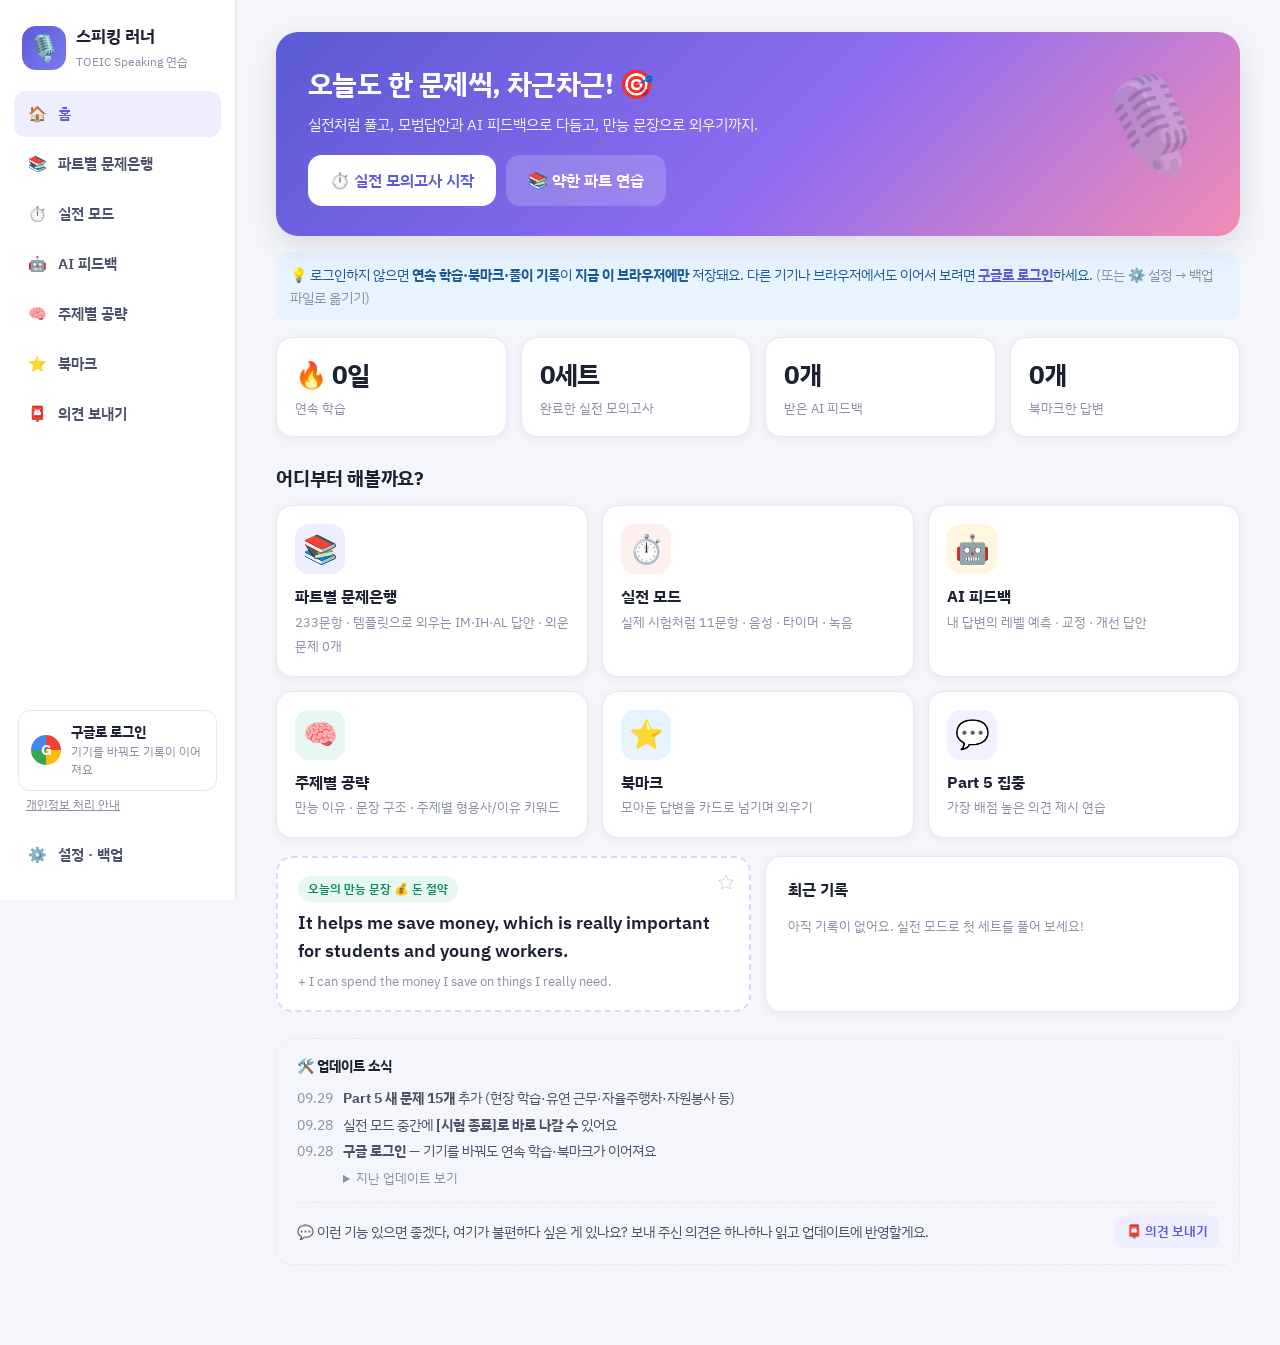
==== commit 7cef7314: "Part 5 새 문제 15개 추가 (교육·직장·기술·생활·사회) Co-Authored-By: Claude Sonnet 5.5 <noreply@anthropic.com>" ====
--- a/스피킹 러너.html
+++ b/스피킹 러너.html
@@ -29,7 +29,7 @@
   {"@context":"https://schema.org","@type":"WebApplication","name":"스피킹 러너","alternateName":"Speaking Runner","url":"https://rondangmu.github.io/speaking-runner/","applicationCategory":"EducationalApplication","operatingSystem":"Web","inLanguage":"ko","description":"무료 토익스피킹(토스) 연습 사이트. 실전 모의고사, 파트별 문제은행과 IM·IH·AL 모범답안, 만능 문장, AI 피드백.","offers":{"@type":"Offer","price":"0","priceCurrency":"KRW"}}
   </script>
   <link rel="stylesheet" href="https://fonts.googleapis.com/css2?family=IBM+Plex+Sans+KR:wght@400;500;600;700&display=swap">
-  <link rel="stylesheet" href="css/style.css?v=202609281035">
+  <link rel="stylesheet" href="css/style.css?v=202609291110">
 </head>
 <body>
   <div class="app">
@@ -76,14 +76,14 @@
   <div id="modal" class="modal hidden"><div class="modal-box" id="modalBox"></div></div>
   <div id="toast" class="toast"></div>
 
-  <script src="js/data-bank.js?v=202609281035"></script>
-  <script src="js/data-p1.js?v=202609281035"></script>
-  <script src="js/data-p2.js?v=202609281035"></script>
-  <script src="js/data-p3.js?v=202609281035"></script>
-  <script src="js/data-p4.js?v=202609281035"></script>
-  <script src="js/data-p5.js?v=202609281035"></script>
-  <script src="js/data-topics.js?v=202609281035"></script>
-  <script src="js/data-kits.js?v=202609281035"></script>
-  <script src="js/app.js?v=202609281035"></script>
+  <script src="js/data-bank.js?v=202609291110"></script>
+  <script src="js/data-p1.js?v=202609291110"></script>
+  <script src="js/data-p2.js?v=202609291110"></script>
+  <script src="js/data-p3.js?v=202609291110"></script>
+  <script src="js/data-p4.js?v=202609291110"></script>
+  <script src="js/data-p5.js?v=202609291110"></script>
+  <script src="js/data-topics.js?v=202609291110"></script>
+  <script src="js/data-kits.js?v=202609291110"></script>
+  <script src="js/app.js?v=202609291110"></script>
 </body>
 </html>
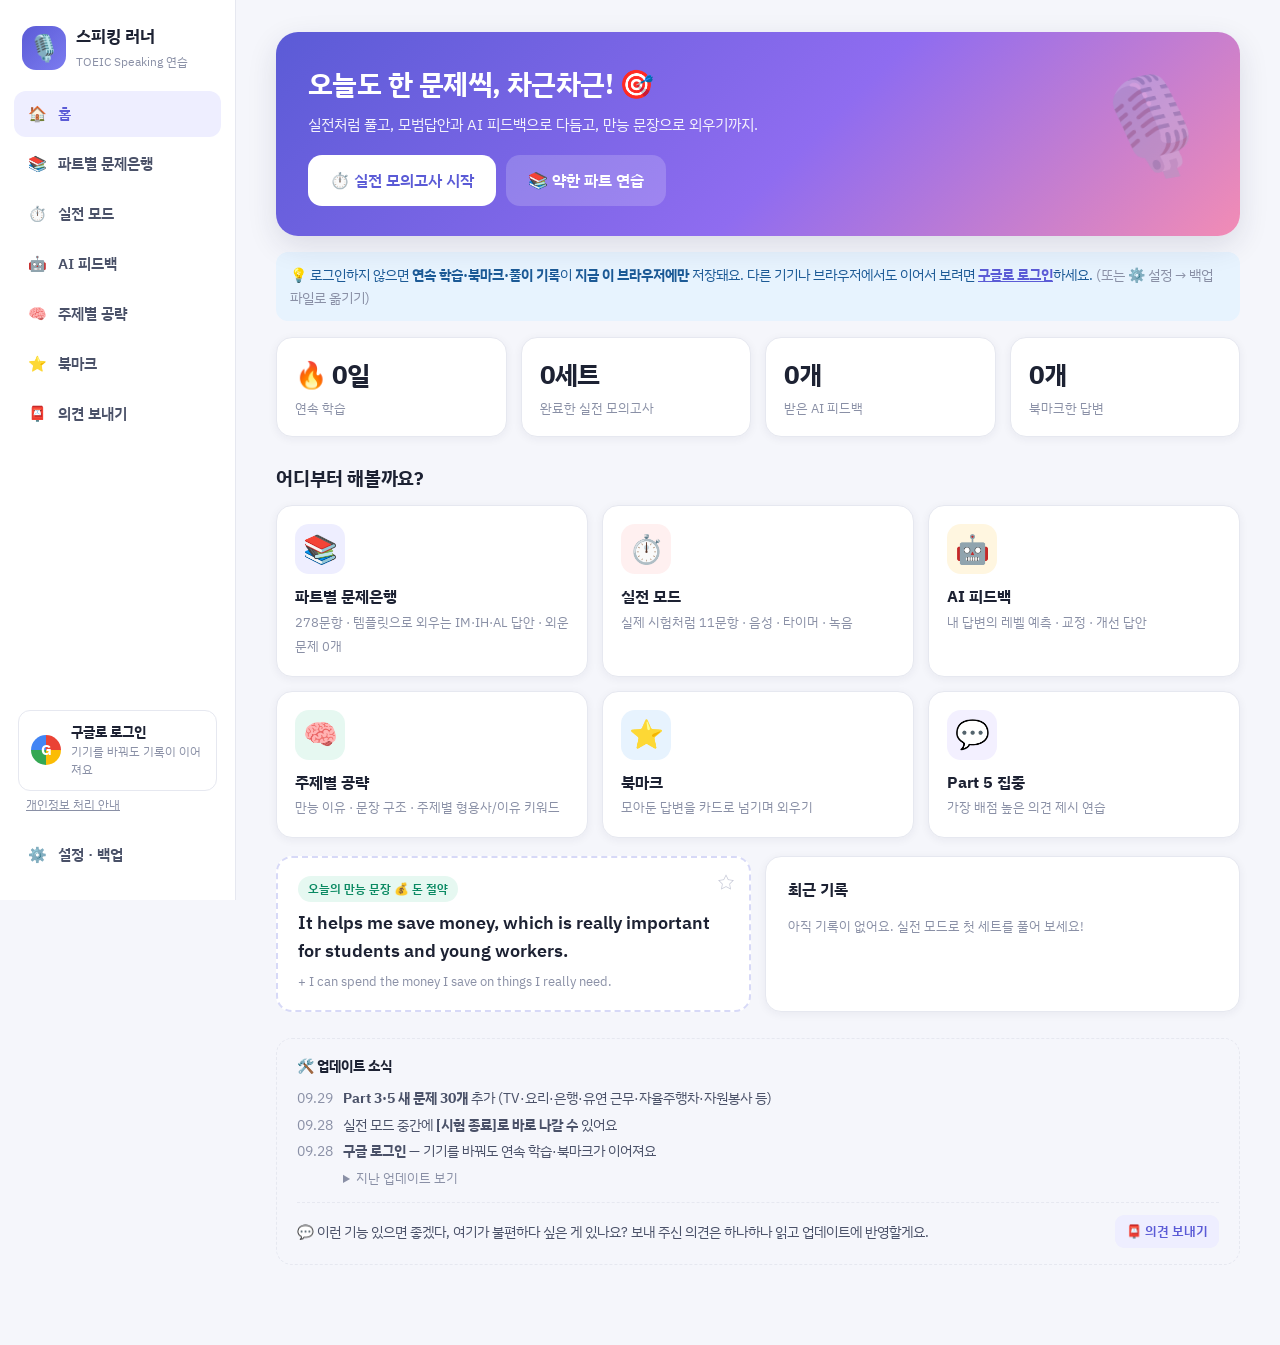
==== commit e50e84bc: "Part 3 새 문제 15개 추가 (TV·요리·온라인 학습·근무 환경·주거·도서관·주말·모임·은행·병원·호텔·반려동물·사진·뉴스·축제) Co-Authored-By: Claude S" ====
--- a/스피킹 러너.html
+++ b/스피킹 러너.html
@@ -29,7 +29,7 @@
   {"@context":"https://schema.org","@type":"WebApplication","name":"스피킹 러너","alternateName":"Speaking Runner","url":"https://rondangmu.github.io/speaking-runner/","applicationCategory":"EducationalApplication","operatingSystem":"Web","inLanguage":"ko","description":"무료 토익스피킹(토스) 연습 사이트. 실전 모의고사, 파트별 문제은행과 IM·IH·AL 모범답안, 만능 문장, AI 피드백.","offers":{"@type":"Offer","price":"0","priceCurrency":"KRW"}}
   </script>
   <link rel="stylesheet" href="https://fonts.googleapis.com/css2?family=IBM+Plex+Sans+KR:wght@400;500;600;700&display=swap">
-  <link rel="stylesheet" href="css/style.css?v=202609291110">
+  <link rel="stylesheet" href="css/style.css?v=202609291124">
 </head>
 <body>
   <div class="app">
@@ -76,14 +76,14 @@
   <div id="modal" class="modal hidden"><div class="modal-box" id="modalBox"></div></div>
   <div id="toast" class="toast"></div>
 
-  <script src="js/data-bank.js?v=202609291110"></script>
-  <script src="js/data-p1.js?v=202609291110"></script>
-  <script src="js/data-p2.js?v=202609291110"></script>
-  <script src="js/data-p3.js?v=202609291110"></script>
-  <script src="js/data-p4.js?v=202609291110"></script>
-  <script src="js/data-p5.js?v=202609291110"></script>
-  <script src="js/data-topics.js?v=202609291110"></script>
-  <script src="js/data-kits.js?v=202609291110"></script>
-  <script src="js/app.js?v=202609291110"></script>
+  <script src="js/data-bank.js?v=202609291124"></script>
+  <script src="js/data-p1.js?v=202609291124"></script>
+  <script src="js/data-p2.js?v=202609291124"></script>
+  <script src="js/data-p3.js?v=202609291124"></script>
+  <script src="js/data-p4.js?v=202609291124"></script>
+  <script src="js/data-p5.js?v=202609291124"></script>
+  <script src="js/data-topics.js?v=202609291124"></script>
+  <script src="js/data-kits.js?v=202609291124"></script>
+  <script src="js/app.js?v=202609291124"></script>
 </body>
 </html>
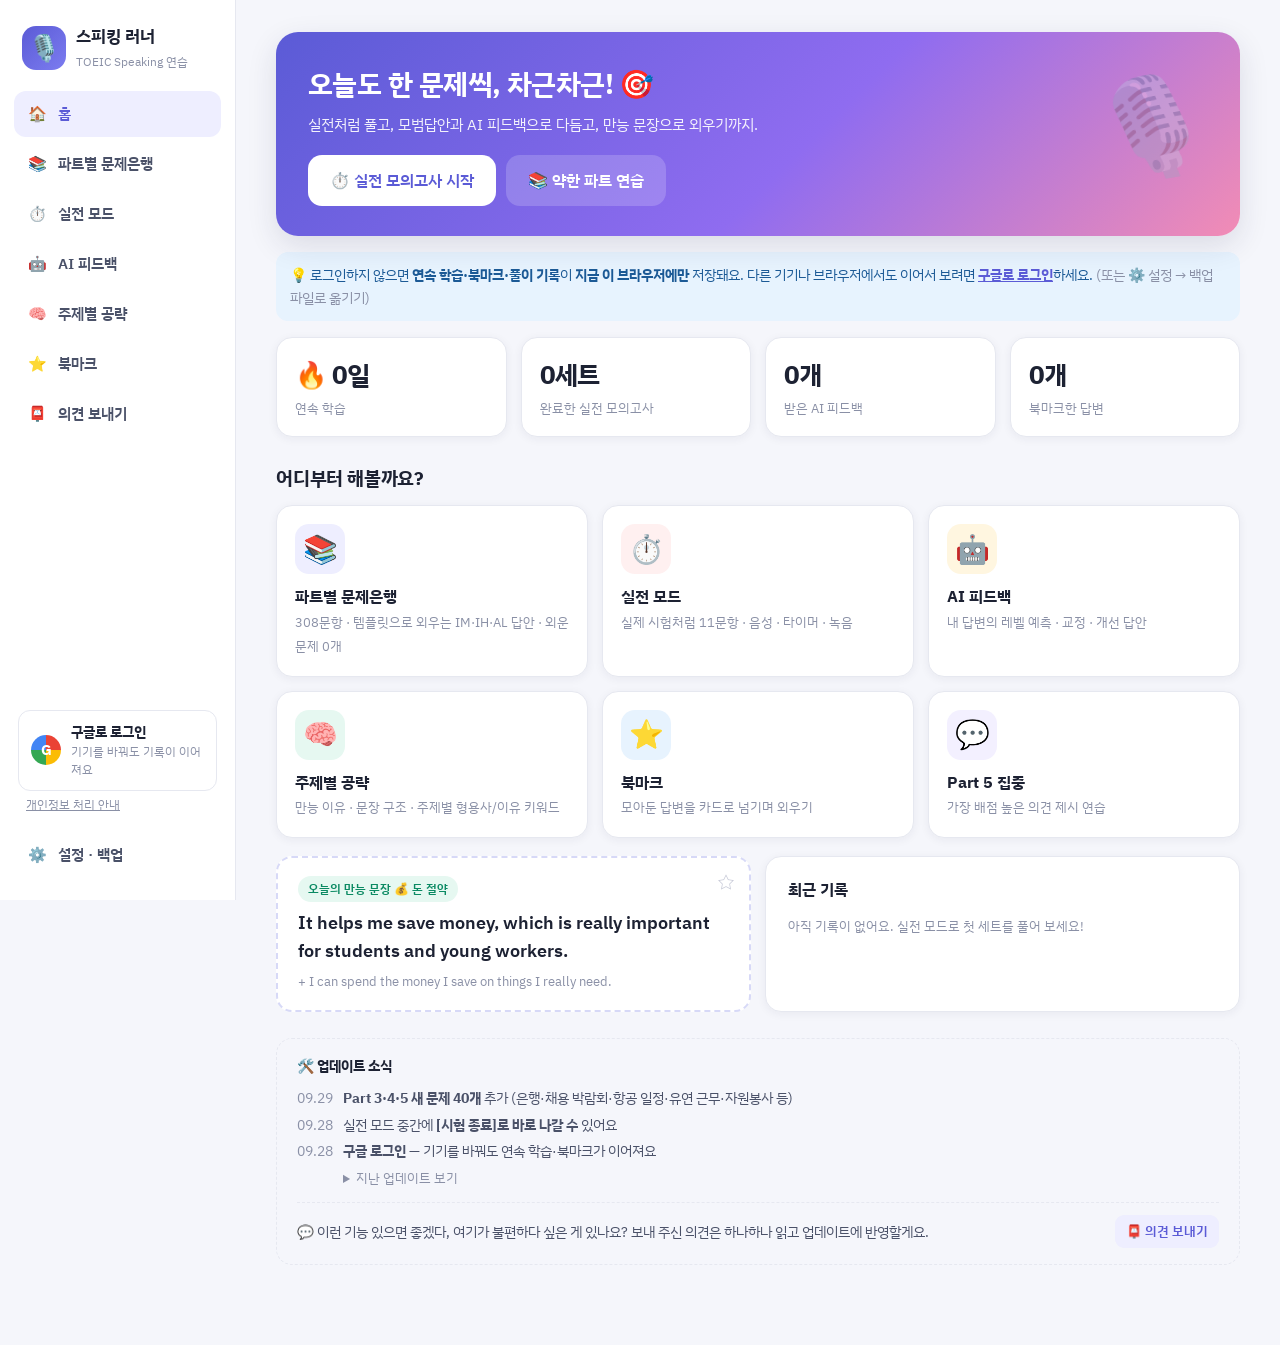
==== commit 77ba3b3c: "Part 4 새 문제 10개 추가 (박람회·수업·개인 일정·항공·요금표·대관), 기존 Q9 답안 표현 다듬기 Co-Authored-By: Claude Sonnet 5.5 <nore" ====
--- a/스피킹 러너.html
+++ b/스피킹 러너.html
@@ -29,7 +29,7 @@
   {"@context":"https://schema.org","@type":"WebApplication","name":"스피킹 러너","alternateName":"Speaking Runner","url":"https://rondangmu.github.io/speaking-runner/","applicationCategory":"EducationalApplication","operatingSystem":"Web","inLanguage":"ko","description":"무료 토익스피킹(토스) 연습 사이트. 실전 모의고사, 파트별 문제은행과 IM·IH·AL 모범답안, 만능 문장, AI 피드백.","offers":{"@type":"Offer","price":"0","priceCurrency":"KRW"}}
   </script>
   <link rel="stylesheet" href="https://fonts.googleapis.com/css2?family=IBM+Plex+Sans+KR:wght@400;500;600;700&display=swap">
-  <link rel="stylesheet" href="css/style.css?v=202609291124">
+  <link rel="stylesheet" href="css/style.css?v=202609291147">
 </head>
 <body>
   <div class="app">
@@ -76,14 +76,14 @@
   <div id="modal" class="modal hidden"><div class="modal-box" id="modalBox"></div></div>
   <div id="toast" class="toast"></div>
 
-  <script src="js/data-bank.js?v=202609291124"></script>
-  <script src="js/data-p1.js?v=202609291124"></script>
-  <script src="js/data-p2.js?v=202609291124"></script>
-  <script src="js/data-p3.js?v=202609291124"></script>
-  <script src="js/data-p4.js?v=202609291124"></script>
-  <script src="js/data-p5.js?v=202609291124"></script>
-  <script src="js/data-topics.js?v=202609291124"></script>
-  <script src="js/data-kits.js?v=202609291124"></script>
-  <script src="js/app.js?v=202609291124"></script>
+  <script src="js/data-bank.js?v=202609291147"></script>
+  <script src="js/data-p1.js?v=202609291147"></script>
+  <script src="js/data-p2.js?v=202609291147"></script>
+  <script src="js/data-p3.js?v=202609291147"></script>
+  <script src="js/data-p4.js?v=202609291147"></script>
+  <script src="js/data-p5.js?v=202609291147"></script>
+  <script src="js/data-topics.js?v=202609291147"></script>
+  <script src="js/data-kits.js?v=202609291147"></script>
+  <script src="js/app.js?v=202609291147"></script>
 </body>
 </html>
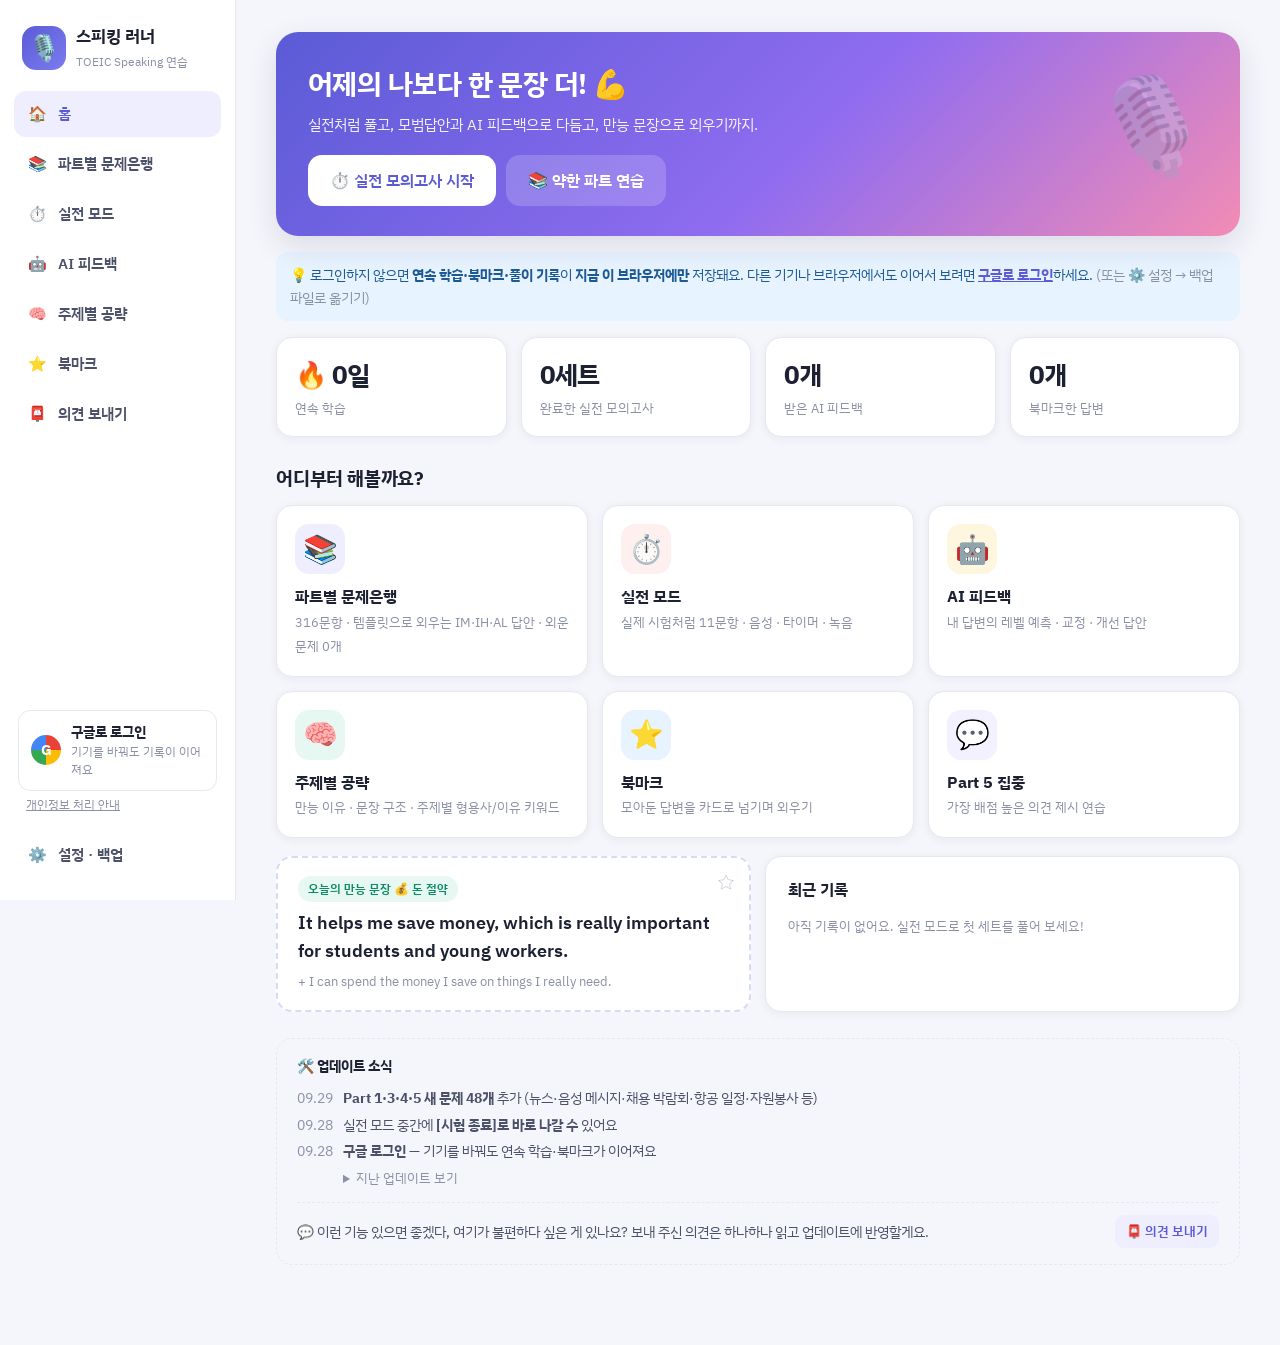
==== commit 5ae47c56: "Part 1 새 지문 8개 추가 (뉴스·인물 소개·투어·음성 메시지·광고, 75~87단어) Co-Authored-By: Claude Sonnet 5.5 <noreply@anthro" ====
--- a/스피킹 러너.html
+++ b/스피킹 러너.html
@@ -29,7 +29,7 @@
   {"@context":"https://schema.org","@type":"WebApplication","name":"스피킹 러너","alternateName":"Speaking Runner","url":"https://rondangmu.github.io/speaking-runner/","applicationCategory":"EducationalApplication","operatingSystem":"Web","inLanguage":"ko","description":"무료 토익스피킹(토스) 연습 사이트. 실전 모의고사, 파트별 문제은행과 IM·IH·AL 모범답안, 만능 문장, AI 피드백.","offers":{"@type":"Offer","price":"0","priceCurrency":"KRW"}}
   </script>
   <link rel="stylesheet" href="https://fonts.googleapis.com/css2?family=IBM+Plex+Sans+KR:wght@400;500;600;700&display=swap">
-  <link rel="stylesheet" href="css/style.css?v=202609291147">
+  <link rel="stylesheet" href="css/style.css?v=202609291152">
 </head>
 <body>
   <div class="app">
@@ -76,14 +76,14 @@
   <div id="modal" class="modal hidden"><div class="modal-box" id="modalBox"></div></div>
   <div id="toast" class="toast"></div>
 
-  <script src="js/data-bank.js?v=202609291147"></script>
-  <script src="js/data-p1.js?v=202609291147"></script>
-  <script src="js/data-p2.js?v=202609291147"></script>
-  <script src="js/data-p3.js?v=202609291147"></script>
-  <script src="js/data-p4.js?v=202609291147"></script>
-  <script src="js/data-p5.js?v=202609291147"></script>
-  <script src="js/data-topics.js?v=202609291147"></script>
-  <script src="js/data-kits.js?v=202609291147"></script>
-  <script src="js/app.js?v=202609291147"></script>
+  <script src="js/data-bank.js?v=202609291152"></script>
+  <script src="js/data-p1.js?v=202609291152"></script>
+  <script src="js/data-p2.js?v=202609291152"></script>
+  <script src="js/data-p3.js?v=202609291152"></script>
+  <script src="js/data-p4.js?v=202609291152"></script>
+  <script src="js/data-p5.js?v=202609291152"></script>
+  <script src="js/data-topics.js?v=202609291152"></script>
+  <script src="js/data-kits.js?v=202609291152"></script>
+  <script src="js/app.js?v=202609291152"></script>
 </body>
 </html>
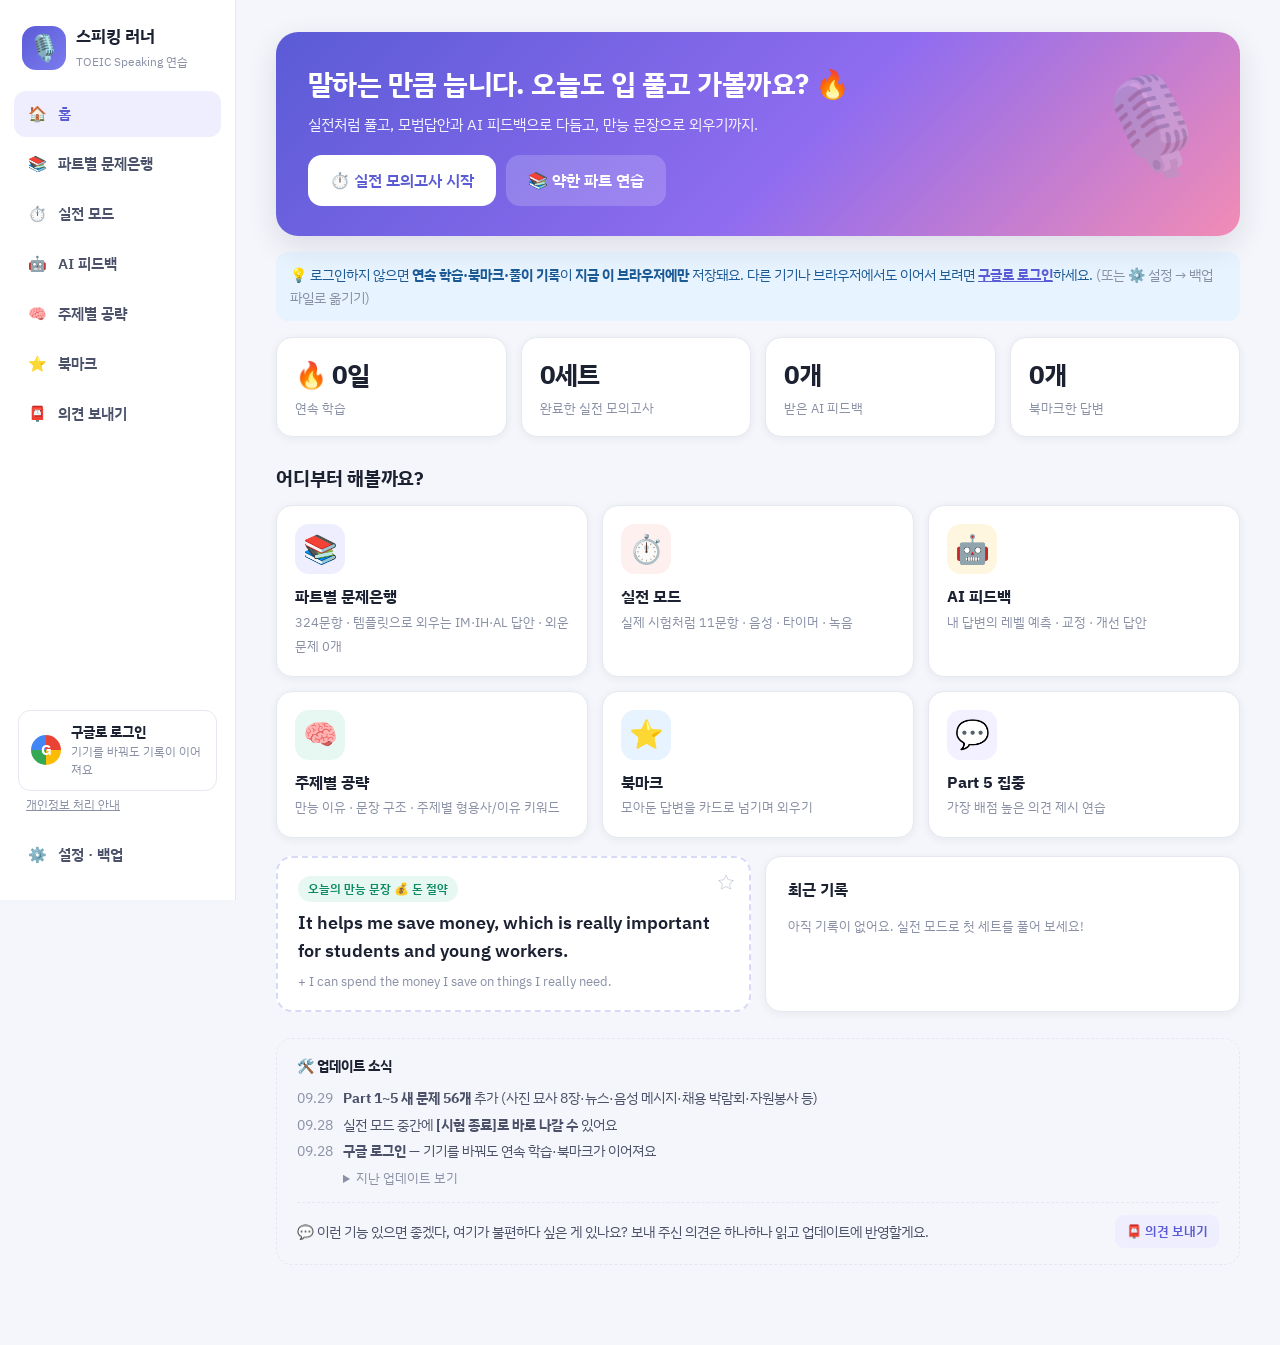
==== commit f391b54d: "Part 2 사진 묘사 새 문제 8개 추가 (Unsplash 무료 사진, 카테고리마다 5문제 이상) Co-Authored-By: Claude Sonnet 5.5 <noreply@a" ====
--- a/스피킹 러너.html
+++ b/스피킹 러너.html
@@ -29,7 +29,7 @@
   {"@context":"https://schema.org","@type":"WebApplication","name":"스피킹 러너","alternateName":"Speaking Runner","url":"https://rondangmu.github.io/speaking-runner/","applicationCategory":"EducationalApplication","operatingSystem":"Web","inLanguage":"ko","description":"무료 토익스피킹(토스) 연습 사이트. 실전 모의고사, 파트별 문제은행과 IM·IH·AL 모범답안, 만능 문장, AI 피드백.","offers":{"@type":"Offer","price":"0","priceCurrency":"KRW"}}
   </script>
   <link rel="stylesheet" href="https://fonts.googleapis.com/css2?family=IBM+Plex+Sans+KR:wght@400;500;600;700&display=swap">
-  <link rel="stylesheet" href="css/style.css?v=202609291152">
+  <link rel="stylesheet" href="css/style.css?v=202609291228">
 </head>
 <body>
   <div class="app">
@@ -76,14 +76,14 @@
   <div id="modal" class="modal hidden"><div class="modal-box" id="modalBox"></div></div>
   <div id="toast" class="toast"></div>
 
-  <script src="js/data-bank.js?v=202609291152"></script>
-  <script src="js/data-p1.js?v=202609291152"></script>
-  <script src="js/data-p2.js?v=202609291152"></script>
-  <script src="js/data-p3.js?v=202609291152"></script>
-  <script src="js/data-p4.js?v=202609291152"></script>
-  <script src="js/data-p5.js?v=202609291152"></script>
-  <script src="js/data-topics.js?v=202609291152"></script>
-  <script src="js/data-kits.js?v=202609291152"></script>
-  <script src="js/app.js?v=202609291152"></script>
+  <script src="js/data-bank.js?v=202609291228"></script>
+  <script src="js/data-p1.js?v=202609291228"></script>
+  <script src="js/data-p2.js?v=202609291228"></script>
+  <script src="js/data-p3.js?v=202609291228"></script>
+  <script src="js/data-p4.js?v=202609291228"></script>
+  <script src="js/data-p5.js?v=202609291228"></script>
+  <script src="js/data-topics.js?v=202609291228"></script>
+  <script src="js/data-kits.js?v=202609291228"></script>
+  <script src="js/app.js?v=202609291228"></script>
 </body>
 </html>
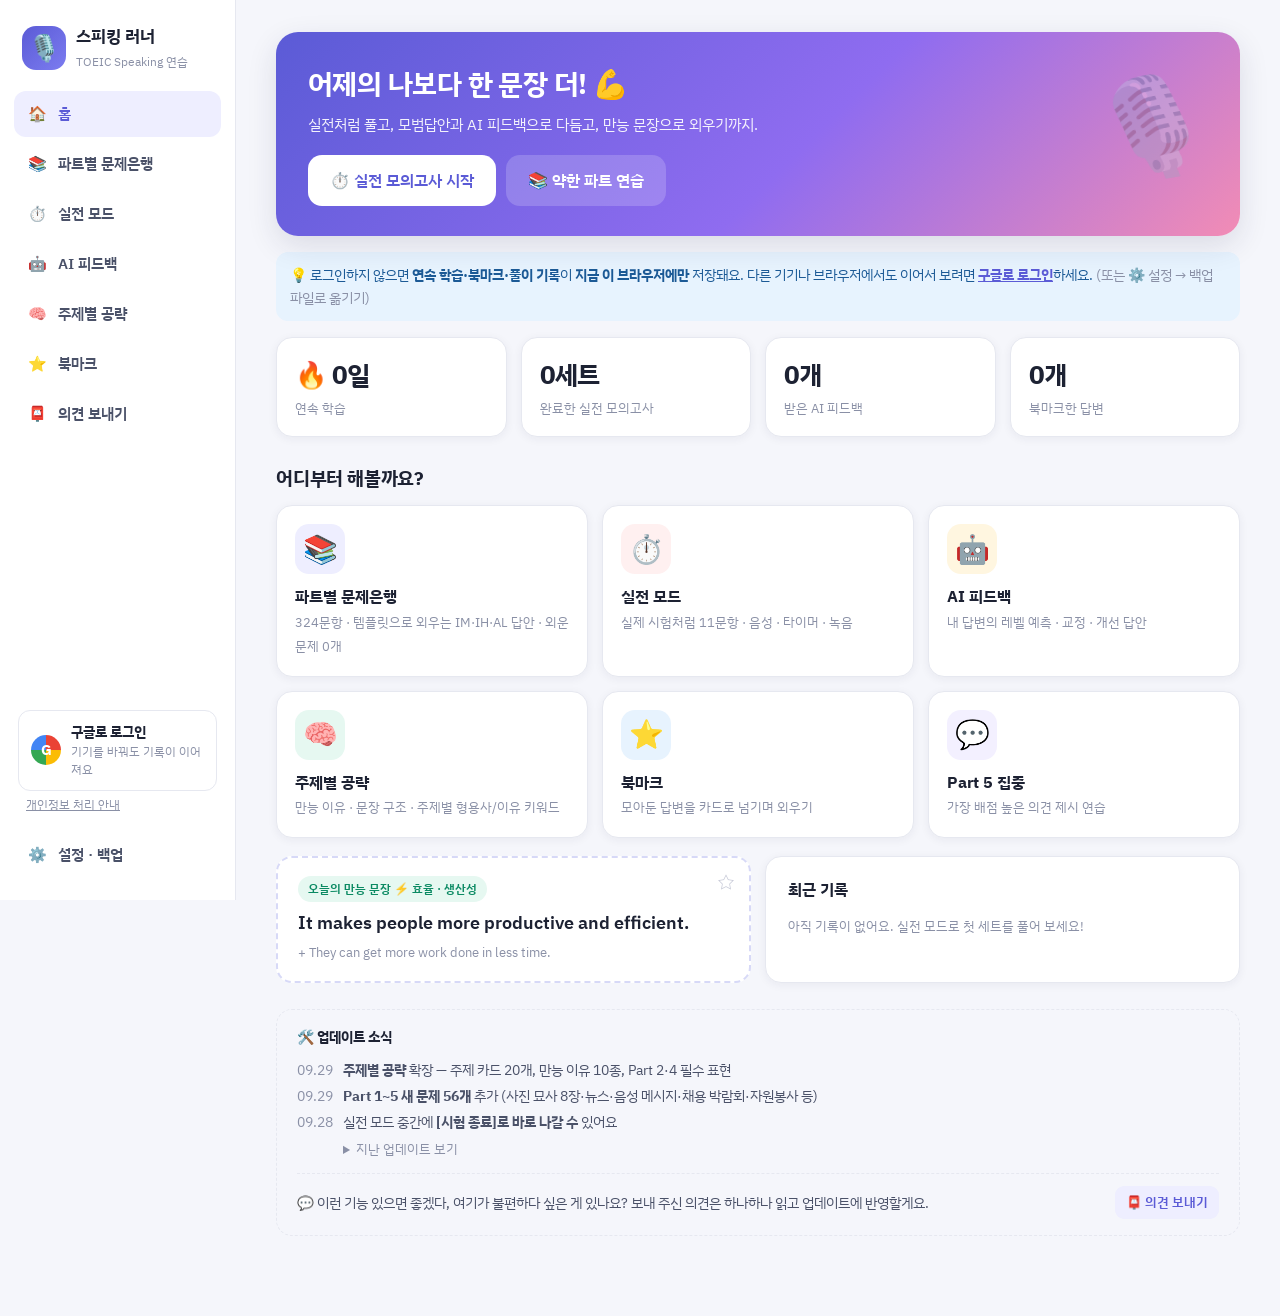
==== commit c3be1216: "주제별 공략 확장: 주제 카드 20개, 만능 이유 10종(돈 절약 문장 쉽게), Part 2·4 필수 표현 모음 Co-Authored-By: Claude Sonnet 5.5 <no" ====
--- a/스피킹 러너.html
+++ b/스피킹 러너.html
@@ -29,7 +29,7 @@
   {"@context":"https://schema.org","@type":"WebApplication","name":"스피킹 러너","alternateName":"Speaking Runner","url":"https://rondangmu.github.io/speaking-runner/","applicationCategory":"EducationalApplication","operatingSystem":"Web","inLanguage":"ko","description":"무료 토익스피킹(토스) 연습 사이트. 실전 모의고사, 파트별 문제은행과 IM·IH·AL 모범답안, 만능 문장, AI 피드백.","offers":{"@type":"Offer","price":"0","priceCurrency":"KRW"}}
   </script>
   <link rel="stylesheet" href="https://fonts.googleapis.com/css2?family=IBM+Plex+Sans+KR:wght@400;500;600;700&display=swap">
-  <link rel="stylesheet" href="css/style.css?v=202609291228">
+  <link rel="stylesheet" href="css/style.css?v=202609291312">
 </head>
 <body>
   <div class="app">
@@ -76,14 +76,14 @@
   <div id="modal" class="modal hidden"><div class="modal-box" id="modalBox"></div></div>
   <div id="toast" class="toast"></div>
 
-  <script src="js/data-bank.js?v=202609291228"></script>
-  <script src="js/data-p1.js?v=202609291228"></script>
-  <script src="js/data-p2.js?v=202609291228"></script>
-  <script src="js/data-p3.js?v=202609291228"></script>
-  <script src="js/data-p4.js?v=202609291228"></script>
-  <script src="js/data-p5.js?v=202609291228"></script>
-  <script src="js/data-topics.js?v=202609291228"></script>
-  <script src="js/data-kits.js?v=202609291228"></script>
-  <script src="js/app.js?v=202609291228"></script>
+  <script src="js/data-bank.js?v=202609291312"></script>
+  <script src="js/data-p1.js?v=202609291312"></script>
+  <script src="js/data-p2.js?v=202609291312"></script>
+  <script src="js/data-p3.js?v=202609291312"></script>
+  <script src="js/data-p4.js?v=202609291312"></script>
+  <script src="js/data-p5.js?v=202609291312"></script>
+  <script src="js/data-topics.js?v=202609291312"></script>
+  <script src="js/data-kits.js?v=202609291312"></script>
+  <script src="js/app.js?v=202609291312"></script>
 </body>
 </html>
--- a/css/style.css
+++ b/css/style.css
@@ -263,7 +263,7 @@
 audio { width: 100%; max-width: 420px; height: 38px; }
 
 /* ============ 주제별 공략 ============ */
-.uni-grid { display: grid; grid-template-columns: repeat(4, minmax(0, 1fr)); gap: 10px; }
+.uni-grid { display: grid; grid-template-columns: repeat(5, minmax(0, 1fr)); gap: 10px; }
 .uni { position: relative; background: var(--card); border: 1px solid var(--line); border-radius: 14px; padding: 14px 40px 14px 14px; box-shadow: var(--shadow); cursor: pointer; }
 .uni .e { font-size: 22px; }
 .uni b { display: block; margin: 2px 0 4px; }
